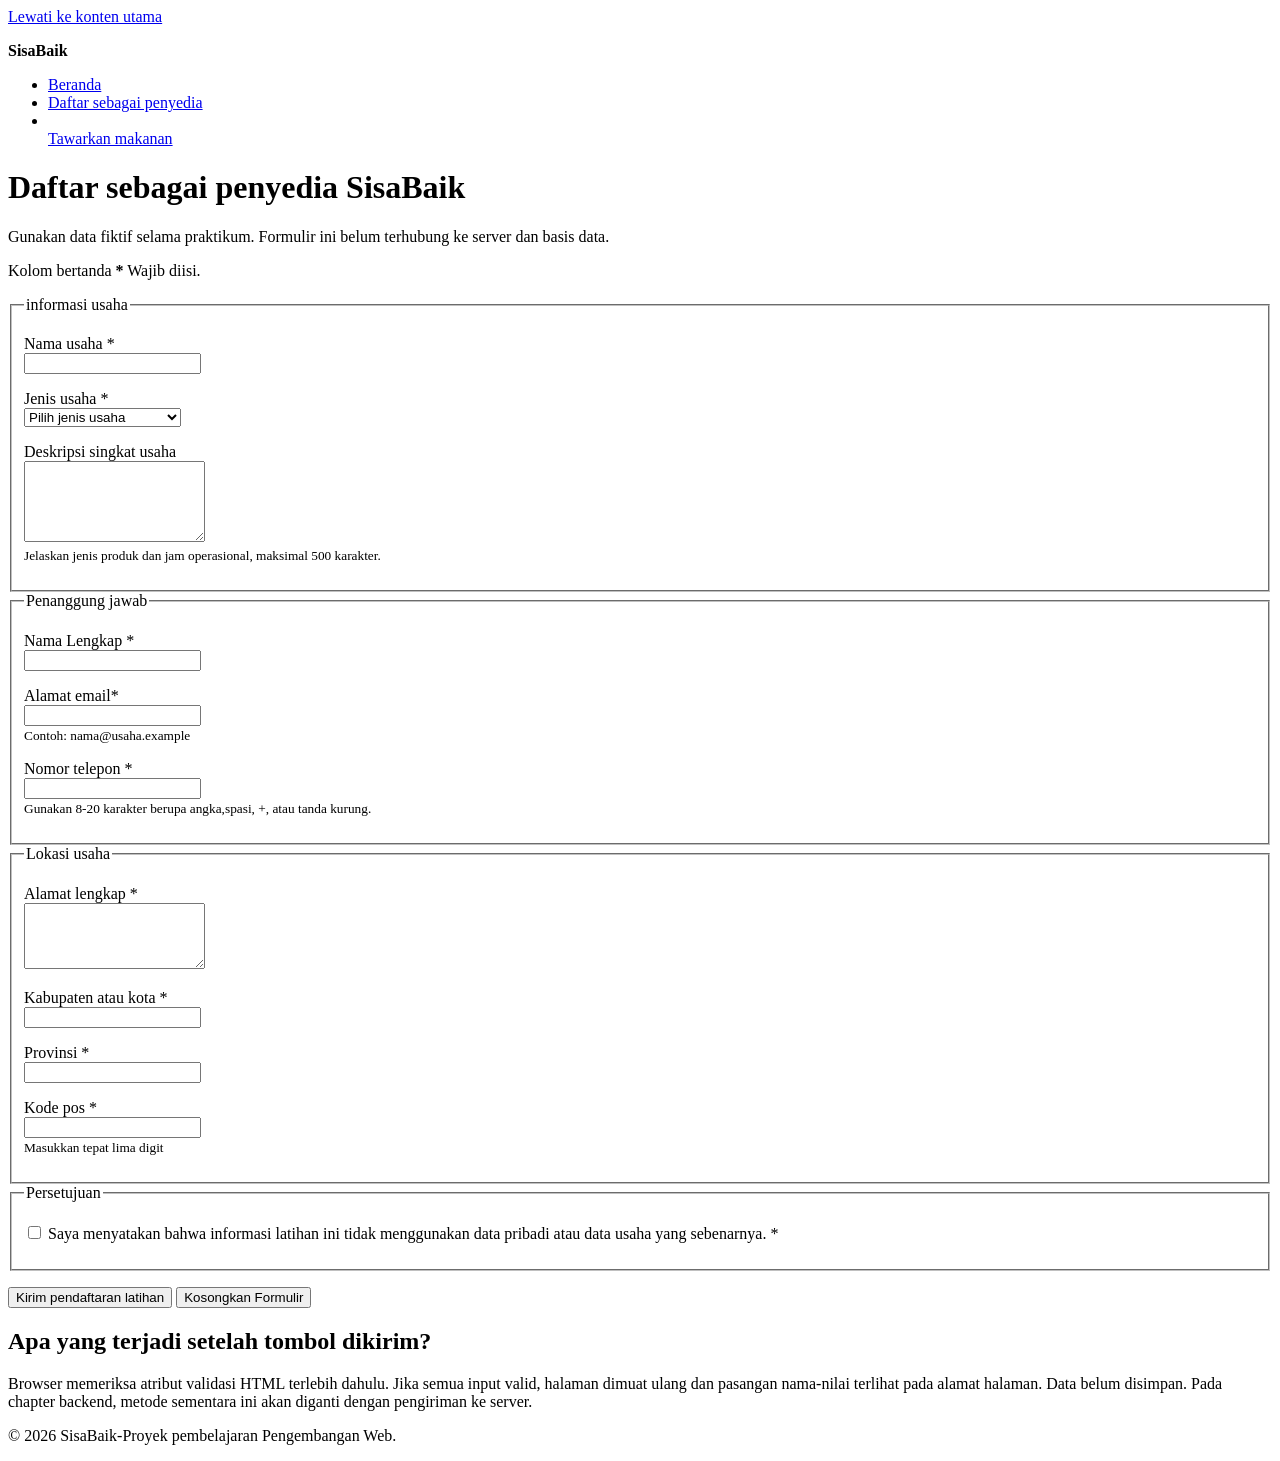
==== daftar-penyedia.html @ f49596e3 "feat: add accessible provider registration form" ====
<!doctype html>
<html lang="id">
    <head>
        <meta charset="utf-8">
        <meta name="viewport" content="width=device-width, initial-scale=1">
        <meta
        name="description"
        content="Formulir prototipe untuk mendaftarkan usaha sebagai penyedia makanan di SisaBaik."
        >
        <title>Daftar Penyedia │ SisaBaik</title>
    </head>
    <body>
        <a href="#konten-utama">Lewati ke konten utama</a>

        <header>
            <p><strong>SisaBaik</strong></p>
            <nav aria-label="Navigasi utama">
                <ul>
                    <li><a href="index.html">Beranda</a></li>
                    <li>
                        <a href="daftar-penyedia.html" aria-current="page">
                            Daftar sebagai penyedia
                        </a>
                        <li> 
                        </li><a href="tawarkan-makanan.html">Tawarkan makanan</a></li>
                </ul>
            </nav>
        </header>

        <main id="konten-utama" tabindex="-1">
            <h1>Daftar sebagai penyedia SisaBaik</h1>
            <p>
                Gunakan data fiktif selama praktikum. Formulir ini belum terhubung ke server dan basis data.
            </p>
            <p id="petunjuk-wajib">Kolom bertanda <strong>*</strong> Wajib diisi.</p>

            <form
            action="daftar-penyedia.html"
            method="get"
            aria-describedby="petunjuk-wajib"
            >
            <fieldset>
                <legend>informasi usaha</legend>
                
                <p>
                    <label for="nama-usaha">Nama usaha *</label><br>
                    <input
                    type="text"
                    id="nama-usaha"
                    name="nama_usaha"
                    autocomplete="organization"
                    minlength="3"
                    maxlength="100"
                    required
                    >
                </p>

                <p>
                    <label for="jenis-usaha">Jenis usaha *</label><br>
                    <select id="jenis-usaha" name="jenis_usaha"required>
                        <option value="">Pilih jenis usaha</option>
                        <option value="restoran">Restoran</option>
                        <option value="toko-roti">Toko roti</option>
                        <option value="katering">Katering</option>
                        <option value="ritel">Toko ritel</option>
                        <option value="hotel">Hotel atau penginapan</option>
                        <option value="lainnya">Lainnya</option>
                        </select>
                        </p>

                    <p>
                    <label for="deskripsi-usaha">Deskripsi singkat usaha</label><br>
                    <textarea
                    id="deskripsi-usaha"
                    name="deskripsi_usaha"
                    rows="5"
                    maxlength="500"
                    aria-describedby="bantuan-deskripsi"
                    ></textarea><br>
                    <small id="bantuan-deskripsi">
                        Jelaskan jenis produk dan jam operasional, maksimal 500 karakter.
                    </small>
                </p>
                </fieldset>

                <fieldset>
                    <legend>Penanggung jawab</legend>

                    <p>
                        <label for="nama-penanggung-jawab">Nama Lengkap *</label><br>
                        <input
                        type="text"
                        id="nama-penanggung-jawab"
                        name="nama_penanggung_jawab"
                        autocomplete="name"
                        minlength="3"
                        maxlength="100"
                        required
                        >
                    </p>
                    
                <p>
                <label for="email">Alamat email*</label><br>
                <input
                type="email"
                id="email"
                name="email"
                autocomplete="email"
                maxlength="254"
                aria-describedby="bantuan-email"
                required
                ><br>
                <small id="bantuan-email">Contoh: nama@usaha.example</small>
            </p>

            <p>
                <label for="telepon">Nomor telepon *</label><br>
                <input
                type="tel"
                id="telepon"
                name="telepon"
                autocomplete="tel"
                inputmode="tel"
                pattern="[0-9+()]{8,20}"
                aria-describedby="bantuan-telepon"
                required
                ><br>
                <small id="bantuan-telepon">
                Gunakan 8-20 karakter berupa angka,spasi, +, atau tanda kurung.
            </small>
        </p>
                </fieldset>

                <fieldset>
                    <legend>Lokasi usaha</legend>

                    <p>
                        <label for="alamat">Alamat lengkap *</label><br>
                        <textarea
                        id="alamat"
                        name="alamat"
                        rows="4"
                        autocomplete="street-address"
                        minlength="10"
                        maxlength="250"
                        required
                        ></textarea>
                    </p>

                    <p>
                        <label for="kota">Kabupaten atau kota *</label><br>
                        <input
                        type="text"
                        id="kota"
                        name="kota"
                        autocomplete="address-level2"
                        maxlength="100"
                        required
                        >
                    </p>

                    <p>
                        <label for="provinsi">Provinsi *</label><br>
                        <input
                        type="text"
                        id="provinsi"
                        name="provinsi"
                        autocomplete="address-level1"
                        maxlength="100"
                        required
                        >
                    </p>

                    <p>
                        <label for="kode-pos">Kode pos *</label><br>
                        <input
                        type="text"
                        id="kode-pos"
                        name="kode_pos"
                        autocomplete="postal-code"
                        inputmode="numeric"
                        pattern="[0-9]{5}"
                        aria-describedby="bantuan-kode-pos"
                        required
                        ><br>
                        <small id="bantuan-kode-pos">Masukkan tepat lima digit</small>
                    </p>
                </fieldset>

                <fieldset>
                    <legend>Persetujuan</legend>
                    <p>
                        <input
                        type="checkbox"
                        id="persetujuan"
                        name="persetujuan"
                        value="setuju"
                        required
                        >
                        <label for="persetujuan">
                            Saya menyatakan bahwa informasi latihan ini tidak menggunakan
                            data pribadi atau data usaha yang sebenarnya. *
                        </label>
                    </p>
                </fieldset>

                <p>
                    <button type="submit">Kirim pendaftaran latihan</button>
                    <button type="reset">Kosongkan Formulir</button>
                </p>
            </form>

            <section aria-labelledby="catatan-prototipe">
                <h2 id="catatan-prototipe">Apa yang terjadi setelah tombol dikirim?</h2>
                <p>
                    Browser memeriksa atribut validasi HTML terlebih dahulu. Jika semua
                    input valid, halaman dimuat ulang dan pasangan nama-nilai terlihat 
                    pada alamat halaman. Data belum disimpan. Pada chapter backend, 
                    metode sementara ini akan diganti dengan pengiriman ke server.
                </p>
            </section>
        </main>

           <footer>
            <p>&copy; 2026 SisaBaik-Proyek pembelajaran Pengembangan Web.</p>
           </footer>
    </body>
</html>
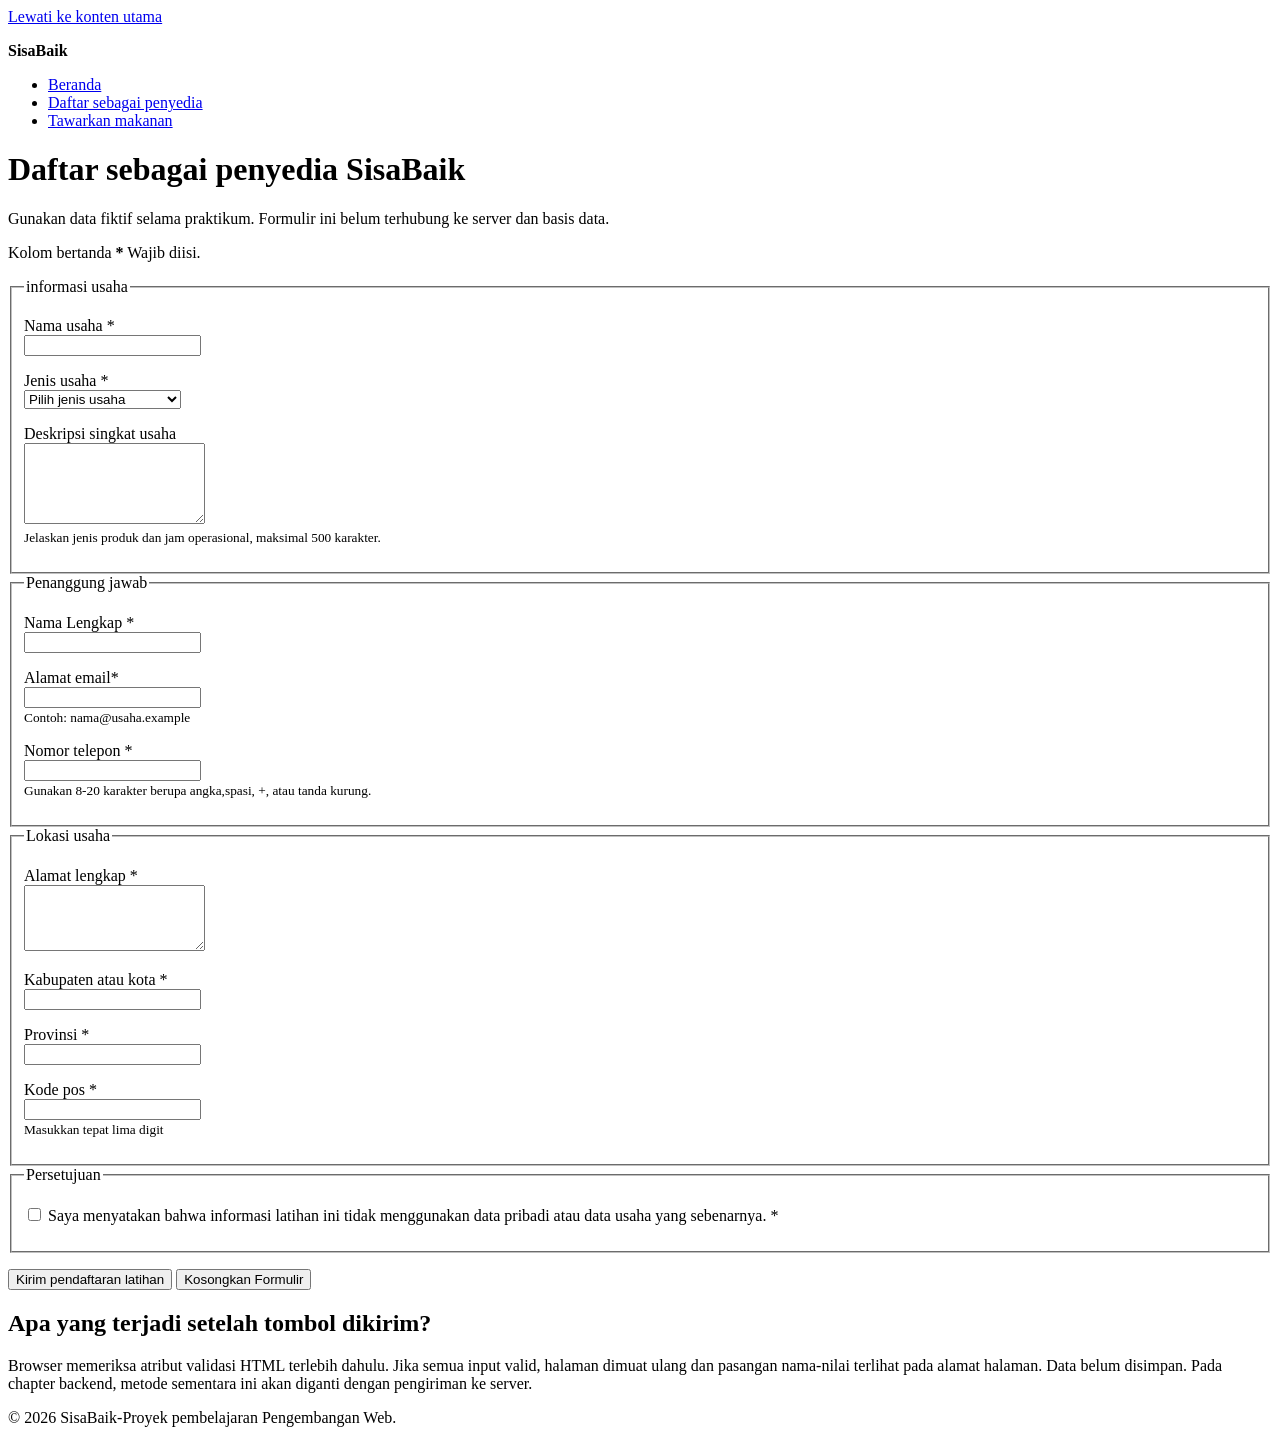
==== commit 29019ff1: "feat: add images asset and update page content" ====
--- a/daftar-penyedia.html
+++ b/daftar-penyedia.html
@@ -21,8 +21,7 @@
                         <a href="daftar-penyedia.html" aria-current="page">
                             Daftar sebagai penyedia
                         </a>
-                        <li> 
-                        </li><a href="tawarkan-makanan.html">Tawarkan makanan</a></li>
+                        <li><a href="tawarkan-makanan.html">Tawarkan makanan</a></li>
                 </ul>
             </nav>
         </header>
@@ -57,7 +56,7 @@
 
                 <p>
                     <label for="jenis-usaha">Jenis usaha *</label><br>
-                    <select id="jenis-usaha" name="jenis_usaha"required>
+                    <select id="jenis-usaha" name="jenis_usaha" required>
                         <option value="">Pilih jenis usaha</option>
                         <option value="restoran">Restoran</option>
                         <option value="toko-roti">Toko roti</option>
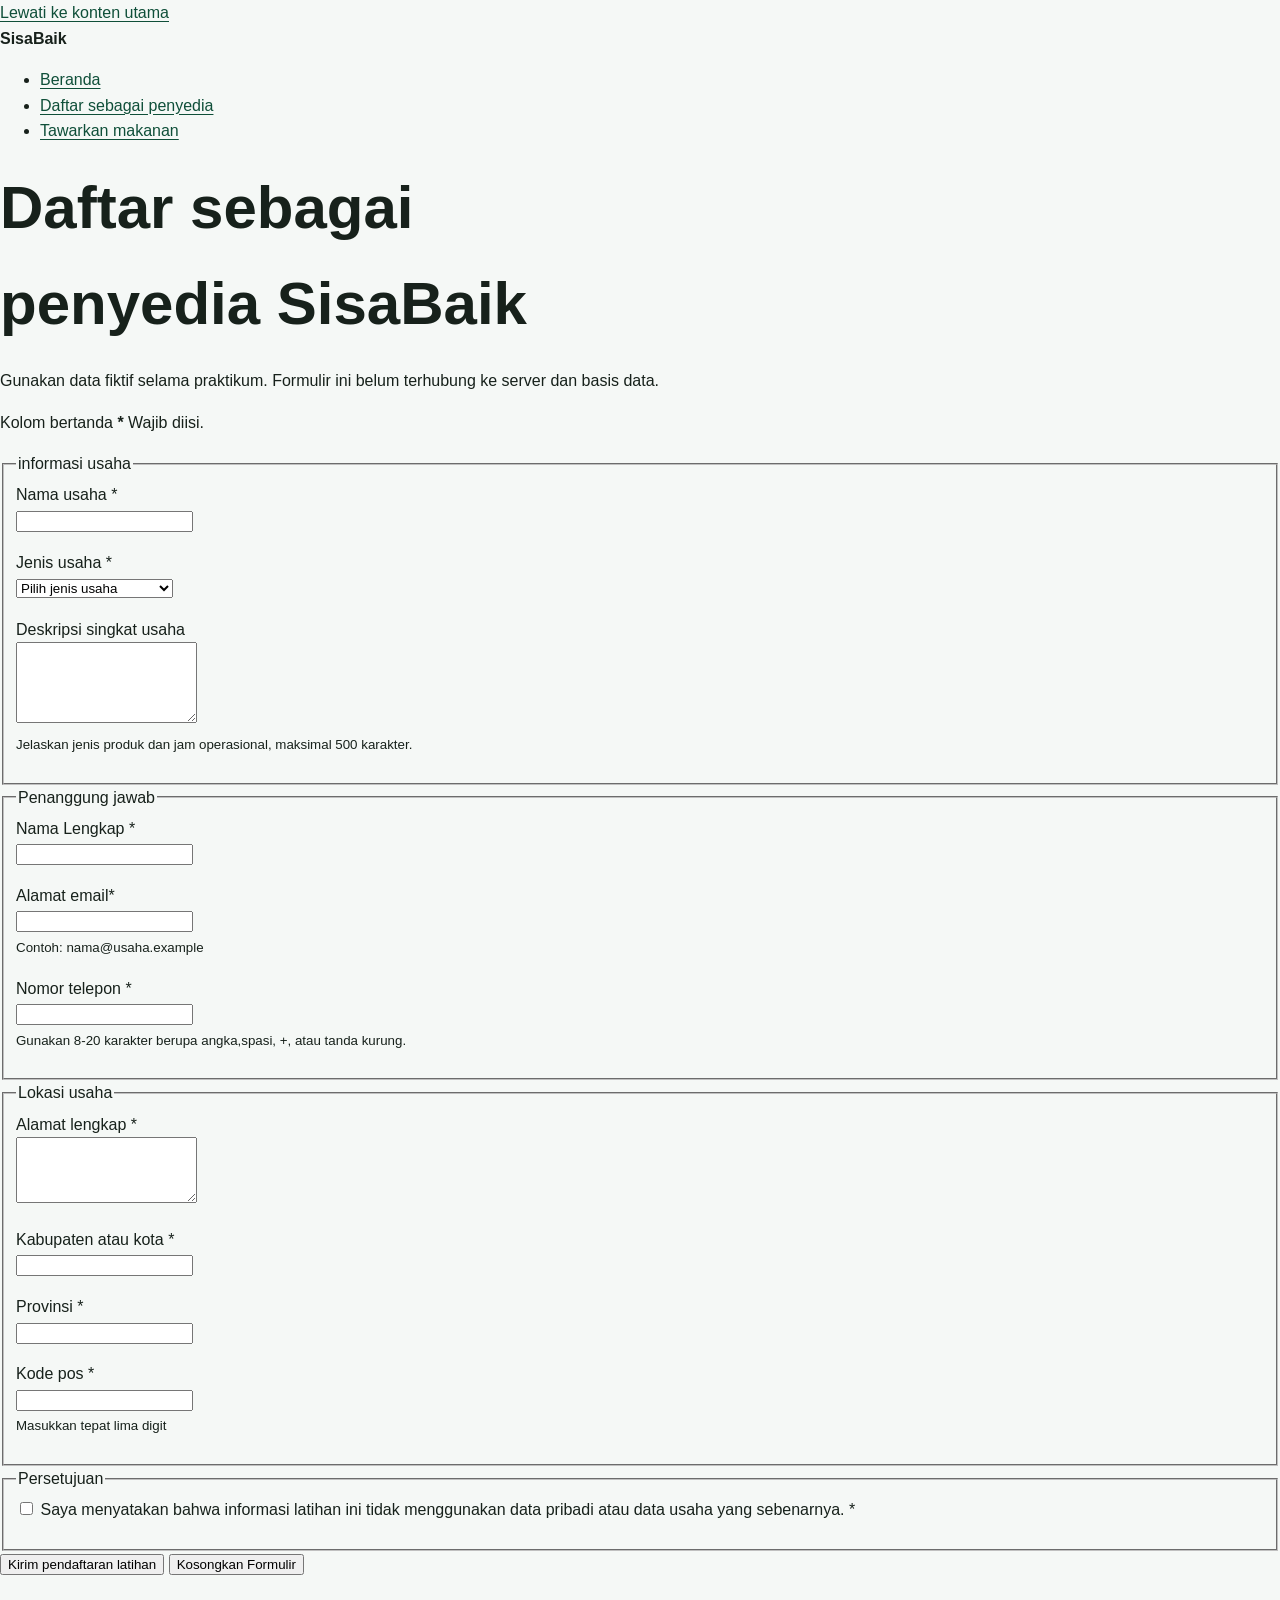
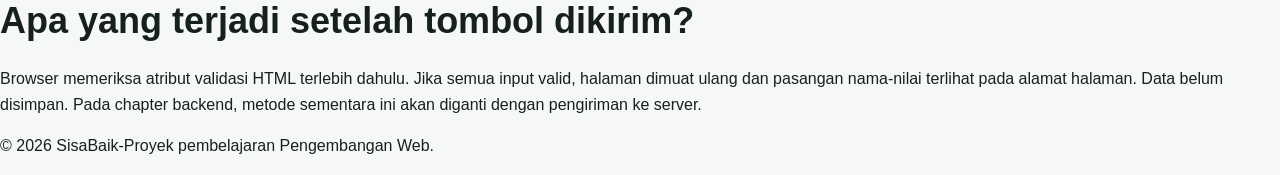
==== commit 1a840849: "feat: add responsive SisaBaik visual system" ====
--- a/daftar-penyedia.html
+++ b/daftar-penyedia.html
@@ -8,6 +8,7 @@
         content="Formulir prototipe untuk mendaftarkan usaha sebagai penyedia makanan di SisaBaik."
         >
         <title>Daftar Penyedia │ SisaBaik</title>
+        <link rel="stylesheet" href="styles.css">
     </head>
     <body>
         <a href="#konten-utama">Lewati ke konten utama</a>
--- a/styles.css
+++ b/styles.css
@@ -0,0 +1,511 @@
+:root{
+    --color-primary: #176b4d;
+    --color-primary-dark: #0f4f39;
+    --color-primary-soft: #e8f5ef;
+    --color-accent: #f2b84b;
+    --color-text: #17211b;
+    --color-muted: #52615a;
+    --color-surface: #ffffff;
+    --color-background: #f5f8f6;
+    --color-border: #cbd8d1;
+    --color-danger: #a52a2a;
+    --shadow-card: 0 0.5rem 1.5rem rgb(23 33 27 / 10%);
+    --radius-small: 0,5rem;
+    --radius-medium: 0.9rem;
+    --radius-large: 1.4rem;
+    --content-width: 72rem;
+
+}
+
+*,
+*::before,
+*::after{
+    box-sizing: border-box;
+}
+
+html{
+    scroll-behavior: smooth;
+}
+
+body {
+    margin: 0;
+    background: var(--color-background);
+    color: var(--color-text);
+    font-family: Arial, Helvetica, sans-serif;
+    font-size: 1rem;
+    line-height: 1.6;
+}
+
+h1,
+h2,
+h3,
+p{
+    margin-block-start: 0;
+}
+
+h1,
+h2,
+h3 {
+    line-height: 1,2;
+}
+
+h1{
+    max-width: 18ch;
+    margin-block-end: 1rem;
+    font-size: clamp(2rem, 7vw, 3.75rem);
+}
+
+h2{
+    margin-block-end: 1rem;
+    font-size: clamp(1.5rem, 4vw, 2.25rem);
+}
+
+h3{
+    margin-block-end: 0.6rem;
+    font-size: 1.2rem;
+}
+
+a{
+    color: var(--color-primary-dark);
+    text-underline-offset: 0.2em;
+}
+
+a:hover{
+   text-decoration-thickness: 0.18em; 
+}
+
+:focus-visible{
+    outline: 0.2rem solid var(--color-accent);
+    outline-offset: 0.2rem;
+}
+
+.skip-link{
+    position: absolute;
+    inset-block-start: 0.5rem;
+    inset-inline-start: 0.5rem;
+    z-index: 100;
+    padding: 0.7rem 1rem;
+    border-radius: var(--radius-small);
+    background: var(--color-text);
+    color: var(--color-surface);
+    transform: translateY(-180%);
+}
+
+.skip-link:focus {
+    transform: translateY(0);
+}
+
+.container{
+    width: min(100% - 2rem, var(--content-width));
+    margin-inline: auto;
+}
+
+.site-header {
+    background: var(--color-surface);
+    border-block-end: 0.0625rem solid var(--color-border);
+}
+
+.header-layout{
+    display: flex;
+    flex-direction: column;
+    gap: 0.75rem;
+    padding-block: 1rem;
+}
+
+.brand {
+    margin: 0;
+    color: var(--color-primary-dark);
+    font-size: 1.4rem;
+    font-weight: 700;
+}
+
+.nav-list {
+    display: flex;
+    flex-wrap: wrap;
+    gap: 0.5rem 1rem;
+    margin: 0;
+    padding: 0;
+    list-style: none;
+}
+
+.nav-list a {
+    display: inline-block;
+    padding-block: 0.35rem;
+    font-weight: 700;
+}
+
+.nav-list a[aria-current="page"] {
+    color: var(--color-primary);
+    text-decoration-thickness: 0.2em;
+}
+
+.hero {
+    padding-block: clamp(3rem, 10vw, 7rem);
+    background:
+        linear-gradient(135deg, rgb(232 245 239 / 95%), rgb(255 255 255 / 92%));
+}
+
+
+.hero-layout {
+    display: grid;
+    gap: 2rem;
+    align-items: center;
+}
+
+.eyebrow {
+    margin-block-end: 0.5rem;
+    color: var(--color-primary-dark);
+    font-weight: 700;
+    letter-spacing: 0.05em;
+    text-transform: uppercase;
+}
+
+.lead {
+    max-width: 62ch;
+    color: var(--color-muted);
+    font-size: 1.1rem;
+}
+
+.hero-panel {
+    padding: 1.5rem;
+    border: 0.0625rem solid var(--color-border);
+    border-radius: var(--radius-large);
+    background: var(--color-surface);
+    box-shadow: var(--shadow-card);
+}
+
+.hero-panel strong {
+    display: block;
+    color: var(--color-primary-dark);
+    font-size: 2rem;
+}
+
+.button-group,
+.form-actions {
+    display: flex;
+    flex-wrap: wrap;
+    gap: 0.75rem;
+    align-items: center;
+}
+
+.button {
+    display: inline-block;
+    padding: 0.75rem 1rem;
+    border: 0.125rem solid var(--color-primary);
+    border-radius: var(--radius-small);
+    background: var(--color-primary);
+    color: var(--color-surface);
+    font: inherit;
+    font-weight: 700;
+    line-height: 1.2;
+    text-decoration: none;
+    cursor: pointer;
+}
+
+.button:hover {
+    background: var(--color-primary-dark);
+    border-color: var(--color-primary-dark);
+}
+
+.button-secondary {
+    background: transparent;
+    color: var(--color-primary-dark);
+}
+
+.section {
+    padding-block: clamp(2.5rem, 7vw, 5rem);
+}
+
+.section-alt {
+    background: var(--color-surface);
+}
+
+.section-intro {
+    max-width: 65ch;
+    color: var(--color-muted);
+}
+
+.steps-grid,
+.benefit-grid,
+.offer-grid {
+    display: grid;
+    grid-template-columns: 1fr;
+    gap: 1rem;
+}
+
+.card {
+    padding: 1.25rem;
+    border: 0.0625rem solid var(--color-border);
+    border-radius: var(--radius-medium);
+    background: var(--color-surface);
+    box-shadow: var(--shadow-card);
+}
+
+.step-number {
+    display: inline-grid;
+    width: 2.25rem;
+    height: 2.25rem;
+    margin-block-end: 0.75rem;
+    place-items: center;
+    border-radius: 50%;
+    background: var(--color-primary-soft);
+    color: var(--color-primary-dark);
+    font-weight: 700;
+}
+
+.offer-card {
+    display: flex;
+    flex-direction: column;
+    overflow: hidden;
+    border: 0.0625rem solid var(--color-border);
+    border-radius: var(--radius-medium);
+    background: var(--color-surface);
+    box-shadow: var(--shadow-card);
+}
+
+.offer-card__visual {
+    min-height: 8rem;
+    background: linear-gradient(135deg, var(--color-primary), var(--color-primary-dark));
+}
+
+.offer-card__content {
+    display: flex;
+    flex: 1;
+    flex-direction: column;
+    padding: 1.25rem;
+}
+
+.offer-card__meta {
+    color: var(--color-muted);
+}
+
+.offer-card__price {
+    margin-block-start: auto;
+    font-size: 1.15rem;
+    }
+
+.badge {
+    display: inline-block;
+    width: fit-content;
+    margin-block-end: 0.75rem;
+    .section-alt {
+  background: var(--color-surface);
+}
+
+.section-intro {
+    max-width: 65ch;
+    color: var(--color-muted);
+}
+
+.steps-grid,
+.benefit-grid,
+.offer-grid {
+    display: grid;
+    grid-template-columns: 1fr;
+    gap: 1rem;
+}
+
+.card {
+    padding: 1.25rem;
+    border: 0.0625rem solid var(--color-border);
+    border-radius: var(--radius-medium);
+    background: var(--color-surface);
+    box-shadow: var(--shadow-card);
+}
+
+.step-number {
+    display: inline-grid;
+    width: 2.25rem;
+    height: 2.25rem;
+    margin-block-end: 0.75rem;
+    place-items: center;
+    border-radius: 50%;
+    background: var(--color-primary-soft);
+    color: var(--color-primary-dark);
+    font-weight: 700;
+    
+}
+
+.offer-card {
+    display: flex;
+    flex-direction: column;
+    overflow: hidden;
+    border: 0.0625rem solid var(--color-border);
+    border-radius: var(--radius-medium);
+    background: var(--color-surface);
+    box-shadow: var(--shadow-card);
+}
+
+.offer-card__visual {
+    min-height: 8rem;
+    background: linear-gradient(135deg, var(--color-primary), var(--color-primary-dark));
+}
+
+.offer-card__content {
+    display: flex;
+    flex: 1;
+    flex-direction: column;
+    padding: 1.25rem;
+}
+
+.offer-card__meta {
+     color: var(--color-muted);
+}
+
+.offer-card__price {
+    margin-block-start: auto;
+    font-size: 1.15rem;
+}
+
+.badge {
+    display: inline-block;
+    width: fit-content;
+    margin-block-end: 0.75rem;
+    padding: 0.25rem 0.6rem;
+    border-radius: 999px;
+    background: var(--color-primary-soft);
+    color: var(--color-primary-dark);
+    font-size: 0.85rem;
+    font-weight: 700;
+}
+
+.notice {
+    padding: 1rem;
+    border-inline-start: 0.3rem solid var(--color-primary);
+    border-radius: var(--radius-small);
+    background: var(--color-primary-soft);
+}
+
+.page-heading {
+    padding-block: clamp(2.5rem, 7vw, 5rem) 2rem;
+}
+
+.form-card {
+    max-width: 56rem;
+    margin-block-end: 3rem;
+    padding: clamp(1rem, 4vw, 2rem);
+    border: 0.0625rem solid var(--color-border);
+    border-radius: var(--radius-large);
+    background: var(--color-surface);
+    box-shadow: var(--shadow-card);
+    }
+
+.form-section {
+    margin: 0 0 1.5rem;
+    padding: 1.25rem;
+    border: 0.0625rem solid var(--color-border);
+    border-radius: var(--radius-medium);
+}
+
+
+
+.form-section legend {
+    padding-inline: 0.4rem;
+    color: var(--color-primary-dark);
+    font-size: 1.1rem;
+    font-weight: 700;
+}
+
+label {
+    display: inline-block;
+    margin-block-end: 0.35rem;
+    font-weight: 700;
+}
+
+input,
+select,
+textarea {
+    width: 100%;
+    padding: 0.7rem 0.75rem;
+    border: 0.0625rem solid #809087;
+    border-radius: var(--radius-small);
+    background: var(--color-surface);
+    color: var(--color-text);
+    font: inherit;
+}
+
+textarea {
+     resize: vertical;
+}
+
+input:focus,
+select:focus,
+textarea:focus {
+    border-color: var(--color-primary-dark);
+}
+
+input[type="checkbox"],
+
+
+
+
+input[type="radio"] {
+    width: 1.1rem;
+    height: 1.1rem;
+    margin: 0.2rem 0 0;
+    accent-color: var(--color-primary);
+}
+
+.required-note {
+    color: var(--color-muted);
+}
+
+.site-footer {
+    padding-block: 2rem;
+    background: var(--color-primary-dark);
+    color: var(--color-surface);
+}
+
+.site-footer a {
+    color: var(--color-surface);
+}
+
+.footer-layout {
+    display: flex;
+    flex-direction: column;
+    gap: 0.5rem;
+}
+
+.footer-layout p,
+.footer-layout address {
+    margin: 0;
+}
+
+@media (min-width: 48rem) {
+  .header-layout {
+        flex-direction: row;
+        justify-content: space-between;
+        align-items: center;
+  }
+
+  .hero-layout {
+        grid-template-columns: minmax(0, 1.5fr) minmax(15rem, 0.7fr);
+  }
+
+  .steps-grid,
+  .benefit-grid {
+        grid-template-columns: repeat(3, minmax(0, 1fr));
+  }
+
+  .offer-grid {
+        grid-template-columns: repeat(2, minmax(0, 1fr));
+  }
+
+  .footer-layout {
+        flex-direction: row;
+        justify-content: space-between;
+        align-items: center;
+  }
+}
+
+@media (min-width: 68rem) {
+  .offer-grid {
+        grid-template-columns: repeat(3, minmax(0, 1fr));
+  }
+}
+
+@media (prefers-reduced-motion: reduce) {
+  html {
+        scroll-behavior: auto;
+  }
+}
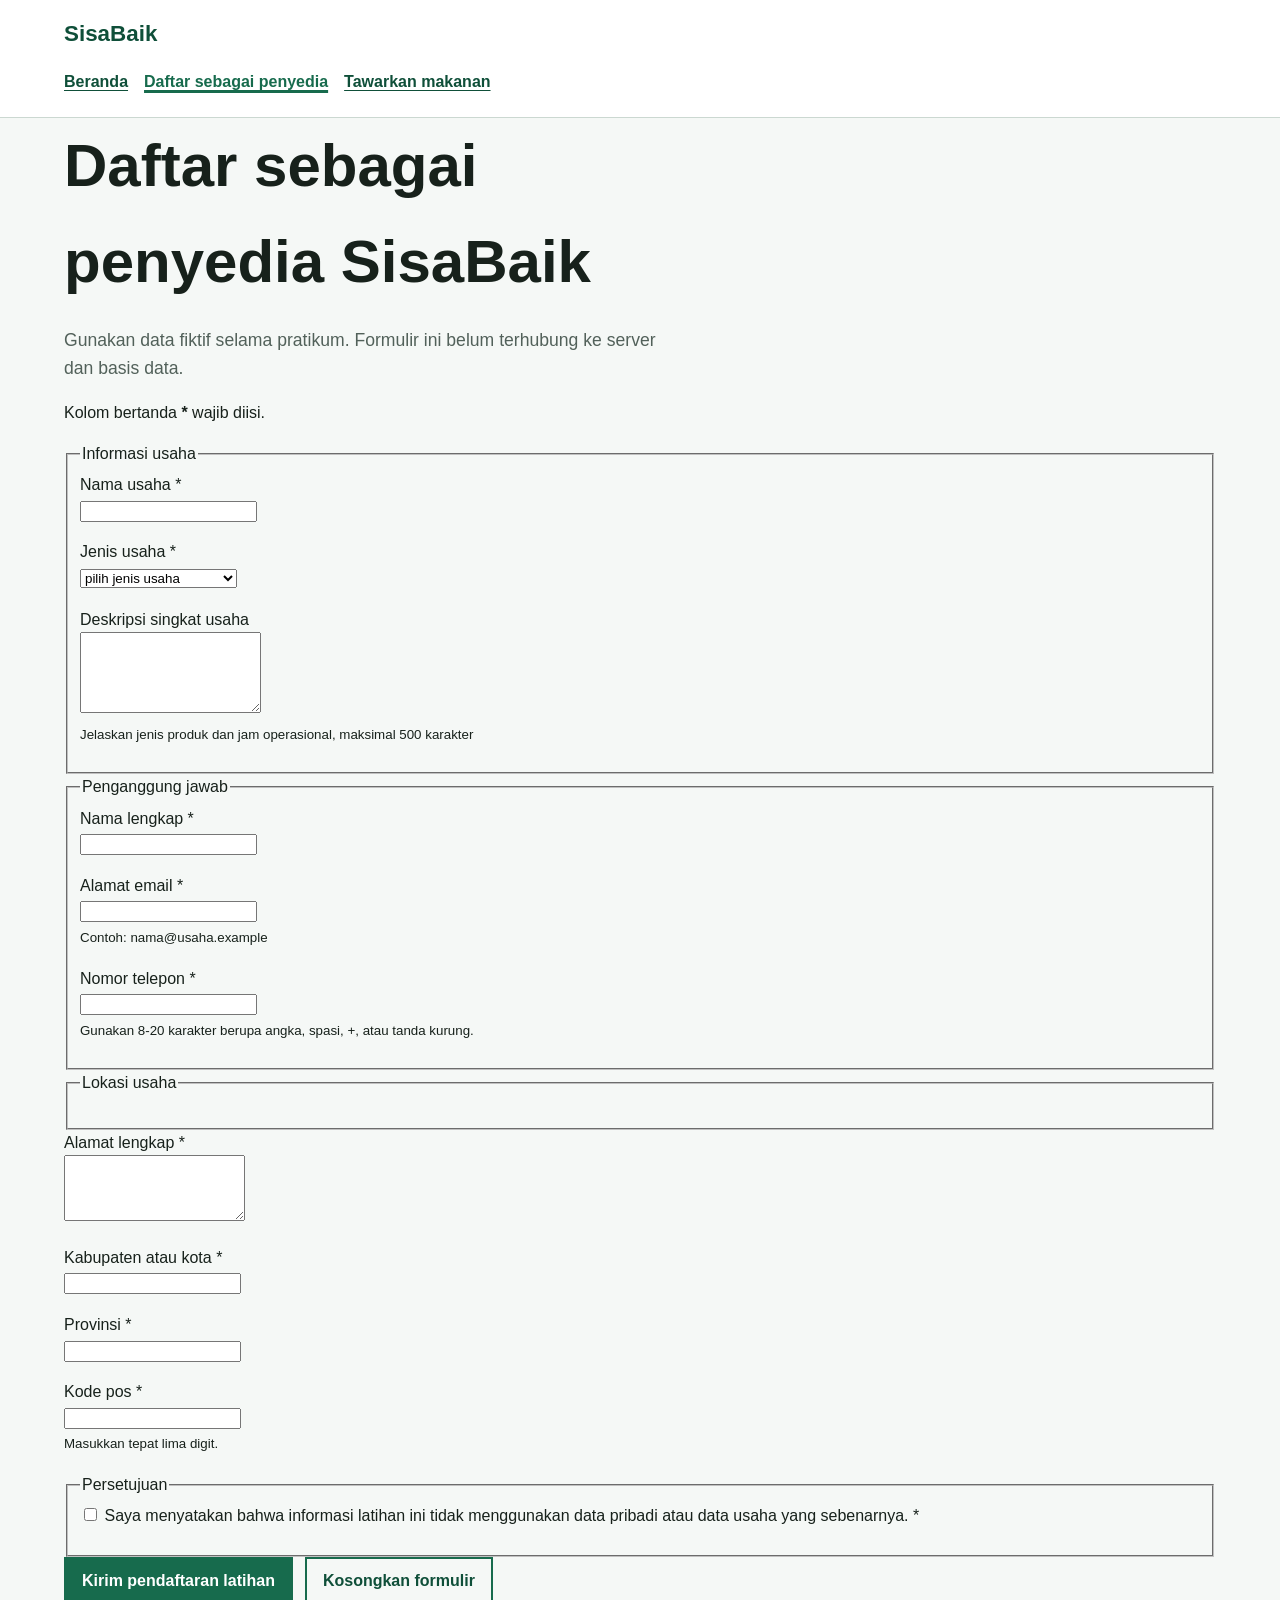
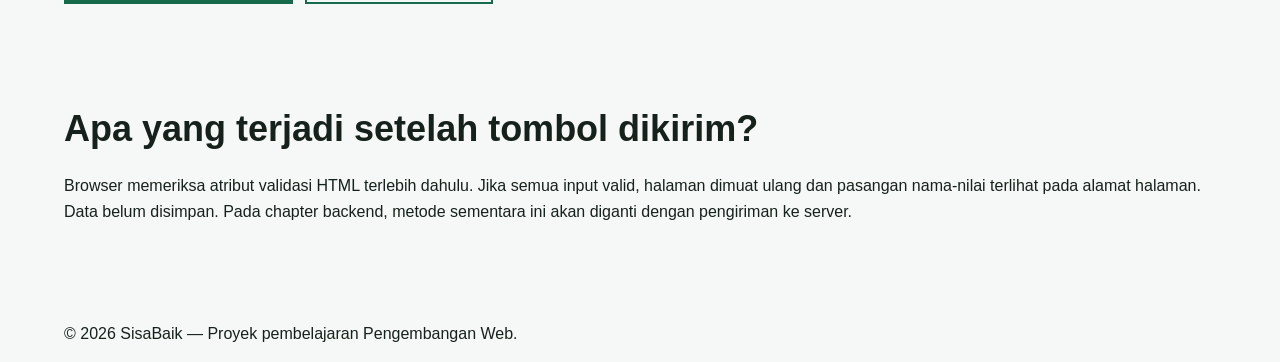
==== commit 0c36151a: "style: apply responsive layout to SisaBaik pages" ====
--- a/daftar-penyedia.html
+++ b/daftar-penyedia.html
@@ -1,228 +1,230 @@
 <!doctype html>
 <html lang="id">
     <head>
-        <meta charset="utf-8">
+        <meta charset=" utf-8">
         <meta name="viewport" content="width=device-width, initial-scale=1">
         <meta
         name="description"
-        content="Formulir prototipe untuk mendaftarkan usaha sebagai penyedia makanan di SisaBaik."
-        >
-        <title>Daftar Penyedia │ SisaBaik</title>
+        content="Formulir prototipe untuk mendaftarkan usaha sebagai penyedia makanan di SisaBaik"
+        >
+        <title>Daftar Penyedia | SisaBaik</title>
         <link rel="stylesheet" href="styles.css">
     </head>
     <body>
-        <a href="#konten-utama">Lewati ke konten utama</a>
-
-        <header>
-            <p><strong>SisaBaik</strong></p>
+        <a class="skip-link" href="#konten-utama">Lewati ke konten utama</a>
+
+        <header class="site-header">
+            <div class="container header-layout">
+            <p class="brand">SisaBaik</p>
             <nav aria-label="Navigasi utama">
-                <ul>
+                <ul class="nav-list">
                     <li><a href="index.html">Beranda</a></li>
                     <li>
-                        <a href="daftar-penyedia.html" aria-current="page">
+                        <a href="daftar-penyedia.html" aria-current="page"> 
                             Daftar sebagai penyedia
-                        </a>
-                        <li><a href="tawarkan-makanan.html">Tawarkan makanan</a></li>
+                            </a>
+                            </li>
+                            <li><a href="tawarkan-makanan.html">Tawarkan makanan</a></li>
                 </ul>
             </nav>
-        </header>
-
-        <main id="konten-utama" tabindex="-1">
-            <h1>Daftar sebagai penyedia SisaBaik</h1>
-            <p>
-                Gunakan data fiktif selama praktikum. Formulir ini belum terhubung ke server dan basis data.
+            </div>
+</header>
+
+<main class="container" id="konten-utama" tabindex="-1">
+    <div class="page-heading">
+        <h1>Daftar sebagai penyedia SisaBaik</h1>
+        <p class="lead">
+            Gunakan data fiktif selama pratikum. Formulir ini belum terhubung ke server dan basis data. 
             </p>
-            <p id="petunjuk-wajib">Kolom bertanda <strong>*</strong> Wajib diisi.</p>
-
-            <form
-            action="daftar-penyedia.html"
-            method="get"
-            aria-describedby="petunjuk-wajib"
+            <p class="required-note" id="petunjuk-wajib">Kolom bertanda <strong>*</strong> wajib diisi.</p>
+    </div>
+
+    <form
+    class="form-card"
+    action="daftar-penyedia.html"
+    method="get"
+    aria-describedby="petunjuk-wajib"
+    >
+    <fieldset class="form-section">
+        <legend>Informasi usaha</legend>
+
+    <p>
+        <label for="nama-usaha">Nama usaha *</label><br>
+        <input
+        type="text"
+        id="nama-usaha"
+        name="nama_usaha"
+        autocomplete="organization"
+        minlength="3"
+        maxlength="100"
+        required
+        >
+    </p>
+
+    <p>
+        <label for="jenis-usaha">Jenis usaha *</label><br>
+        <select id="jenis-usaha" name="jenis_usaha" required>
+            <option value="">pilih jenis usaha</option>
+            <option value="restoran">Restoran</option>
+            <option value="toko-roti">Toko roti</option>
+            <option value="katering">Katering</option>
+            <option value="ritel">Toko ritel</option>
+            <option value="hotel">Hotel atau penginapan</option>
+            <option value="lainnya">Lainnya</option>
+        </select>
+    </p>
+
+    <p>
+        <label for="deskripsi-usaha"">Deskripsi singkat usaha</label><br>
+        <textarea
+        id="deskripsi-usaha"
+        name="deskripsi_usaha" 
+        rows="5" 
+        maxlength="500"
+        aria-describedby="bantuan-deskripsi"
+        ></textarea><br>
+        <small id="bantuan-deskripsi">
+            Jelaskan jenis produk dan jam operasional, maksimal 500 karakter
+        </small>
+    </p>
+    </fieldset>
+
+    <fieldset class="form-section">
+        <legend>Penganggung jawab</legend>
+
+        <p>
+            <label for="nama-penanggung-jawab">Nama lengkap *</label><br>
+            <input
+            type="text"
+            id="nama-penanggung-jawab"
+            name="nama_penanggung_jawab" 
+            autocomplete="name" 
+            minlength="3"
+            maxlength="100" 
+            required 
             >
-            <fieldset>
-                <legend>informasi usaha</legend>
-                
-                <p>
-                    <label for="nama-usaha">Nama usaha *</label><br>
-                    <input
-                    type="text"
-                    id="nama-usaha"
-                    name="nama_usaha"
-                    autocomplete="organization"
-                    minlength="3"
-                    maxlength="100"
-                    required
-                    >
-                </p>
-
-                <p>
-                    <label for="jenis-usaha">Jenis usaha *</label><br>
-                    <select id="jenis-usaha" name="jenis_usaha" required>
-                        <option value="">Pilih jenis usaha</option>
-                        <option value="restoran">Restoran</option>
-                        <option value="toko-roti">Toko roti</option>
-                        <option value="katering">Katering</option>
-                        <option value="ritel">Toko ritel</option>
-                        <option value="hotel">Hotel atau penginapan</option>
-                        <option value="lainnya">Lainnya</option>
-                        </select>
-                        </p>
-
-                    <p>
-                    <label for="deskripsi-usaha">Deskripsi singkat usaha</label><br>
-                    <textarea
-                    id="deskripsi-usaha"
-                    name="deskripsi_usaha"
-                    rows="5"
-                    maxlength="500"
-                    aria-describedby="bantuan-deskripsi"
-                    ></textarea><br>
-                    <small id="bantuan-deskripsi">
-                        Jelaskan jenis produk dan jam operasional, maksimal 500 karakter.
-                    </small>
-                </p>
-                </fieldset>
-
-                <fieldset>
-                    <legend>Penanggung jawab</legend>
-
-                    <p>
-                        <label for="nama-penanggung-jawab">Nama Lengkap *</label><br>
-                        <input
-                        type="text"
-                        id="nama-penanggung-jawab"
-                        name="nama_penanggung_jawab"
-                        autocomplete="name"
-                        minlength="3"
-                        maxlength="100"
-                        required
-                        >
-                    </p>
-                    
-                <p>
-                <label for="email">Alamat email*</label><br>
-                <input
-                type="email"
-                id="email"
-                name="email"
-                autocomplete="email"
-                maxlength="254"
-                aria-describedby="bantuan-email"
-                required
-                ><br>
-                <small id="bantuan-email">Contoh: nama@usaha.example</small>
-            </p>
-
-            <p>
-                <label for="telepon">Nomor telepon *</label><br>
-                <input
-                type="tel"
-                id="telepon"
-                name="telepon"
-                autocomplete="tel"
-                inputmode="tel"
-                pattern="[0-9+()]{8,20}"
-                aria-describedby="bantuan-telepon"
-                required
-                ><br>
-                <small id="bantuan-telepon">
-                Gunakan 8-20 karakter berupa angka,spasi, +, atau tanda kurung.
+        </p>
+
+        <p>
+            <label for="email">Alamat email *</label><br>
+            <input 
+            type="email" 
+            id="email" 
+            name="email"
+            autocomplete="email"
+            maxlength="254"
+            aria-describedby="bantuan-email" 
+            required
+            ><br>
+            <small id="bantuan-email">Contoh: nama@usaha.example</small>
+        </p>
+        
+        <p>
+            <label for="telepon">Nomor telepon *</label><br>
+            <input 
+            type="tel" 
+            id="telepon"
+            name="telepon" 
+            autocomplete="tel" 
+            inputmode="tel" 
+            pattern="[0-9+() ]{8,20}"
+            aria-describedby="bantuan-telepon" 
+            required
+            ><br>
+            <small id="bantuan-telepon">
+                Gunakan 8-20 karakter berupa angka, spasi, +, atau tanda kurung.
             </small>
         </p>
-                </fieldset>
-
-                <fieldset>
-                    <legend>Lokasi usaha</legend>
-
-                    <p>
-                        <label for="alamat">Alamat lengkap *</label><br>
-                        <textarea
-                        id="alamat"
-                        name="alamat"
-                        rows="4"
-                        autocomplete="street-address"
-                        minlength="10"
-                        maxlength="250"
-                        required
-                        ></textarea>
-                    </p>
-
-                    <p>
-                        <label for="kota">Kabupaten atau kota *</label><br>
-                        <input
-                        type="text"
-                        id="kota"
-                        name="kota"
-                        autocomplete="address-level2"
-                        maxlength="100"
-                        required
-                        >
-                    </p>
-
-                    <p>
-                        <label for="provinsi">Provinsi *</label><br>
-                        <input
-                        type="text"
-                        id="provinsi"
-                        name="provinsi"
-                        autocomplete="address-level1"
-                        maxlength="100"
-                        required
-                        >
-                    </p>
-
-                    <p>
-                        <label for="kode-pos">Kode pos *</label><br>
-                        <input
-                        type="text"
-                        id="kode-pos"
-                        name="kode_pos"
-                        autocomplete="postal-code"
-                        inputmode="numeric"
-                        pattern="[0-9]{5}"
-                        aria-describedby="bantuan-kode-pos"
-                        required
-                        ><br>
-                        <small id="bantuan-kode-pos">Masukkan tepat lima digit</small>
-                    </p>
-                </fieldset>
-
-                <fieldset>
-                    <legend>Persetujuan</legend>
-                    <p>
-                        <input
-                        type="checkbox"
-                        id="persetujuan"
-                        name="persetujuan"
-                        value="setuju"
-                        required
-                        >
-                        <label for="persetujuan">
-                            Saya menyatakan bahwa informasi latihan ini tidak menggunakan
-                            data pribadi atau data usaha yang sebenarnya. *
-                        </label>
-                    </p>
-                </fieldset>
-
-                <p>
-                    <button type="submit">Kirim pendaftaran latihan</button>
-                    <button type="reset">Kosongkan Formulir</button>
-                </p>
-            </form>
-
-            <section aria-labelledby="catatan-prototipe">
-                <h2 id="catatan-prototipe">Apa yang terjadi setelah tombol dikirim?</h2>
-                <p>
-                    Browser memeriksa atribut validasi HTML terlebih dahulu. Jika semua
-                    input valid, halaman dimuat ulang dan pasangan nama-nilai terlihat 
-                    pada alamat halaman. Data belum disimpan. Pada chapter backend, 
-                    metode sementara ini akan diganti dengan pengiriman ke server.
-                </p>
-            </section>
-        </main>
-
-           <footer>
-            <p>&copy; 2026 SisaBaik-Proyek pembelajaran Pengembangan Web.</p>
-           </footer>
-    </body>
+    </fieldset>
+    <fieldset class="form-section">
+        <legend>Lokasi usaha</legend>
+        <p>    
+        </fieldset>
+        <label for="alamat">Alamat lengkap *</label><br>
+        <textarea 
+        id="alamat" 
+        name="alamat" 
+        rows="4"
+        autocomplete="street-address" 
+        minlength="10" 
+        maxlength="250"
+        required
+        ></textarea>
+    </p>
+    <p>
+        <label for="kota">Kabupaten atau kota *</label><br>
+        <input 
+        type="text" 
+        id="kota" 
+        name="kota"
+        autocomplete="address-level2" 
+        maxlength="100"
+        required
+        >
+    </p>
+    
+    <p>
+        <label for="provinsi">Provinsi *</label><br>
+        <input 
+        type="text" 
+        id="provinsi" 
+        name="provinsi"
+        autocomplete="address-level1" 
+        maxlength="100"
+        required
+        >
+    </p>
+
+    <p>
+        <label for="kode-pos">Kode pos *</label><br>
+        <input 
+        type="text" 
+        id="kode-pos"
+        name="kode_pos" 
+        autocomplete="postal-code" 
+        inputmode="numeric" 
+        pattern="[0-9]{5}"
+        aria-describedby="bantuan-kode-pos" 
+        required
+        ><br>
+        <small id="bantuan-kode-pos">Masukkan tepat lima digit.</small>
+    </p>
+</fieldset>
+
+<fieldset class="form-section">
+    <legend>Persetujuan</legend>
+    <p>
+        <input 
+        type="checkbox" 
+        id="persetujuan" 
+        name="persetujuan" 
+        value="setuju" 
+        required
+        >
+        <label for="persetujuan">
+            Saya menyatakan bahwa informasi latihan ini tidak menggunakan data pribadi atau data usaha yang sebenarnya. *
+        </label>
+    </p>
+</fieldset>
+
+<p class="form-actions">
+    <button class="button" type="submit">Kirim pendaftaran latihan</button>
+    <button class="button button-secondary" type="reset">Kosongkan formulir</button>
+</p>
+</form>
+
+<section class="section" aria-labelledby="catatan-prototipe">
+    <h2 id="catatan-prototipe">Apa yang terjadi setelah tombol dikirim?</h2>
+    <p>
+        Browser memeriksa atribut validasi HTML terlebih dahulu. Jika semua input valid, halaman dimuat ulang dan pasangan nama-nilai terlihat pada alamat halaman. Data belum disimpan. Pada chapter backend, metode sementara ini akan diganti dengan pengiriman ke server.
+    </p>
+</section>
+</main>
+
+<footer class="site-footer">
+    <div class="container footer-layout">
+        <p>&copy; 2026 SisaBaik — Proyek pembelajaran Pengembangan Web.</p>
+    </div>
+</footer>
+</body>
 </html>
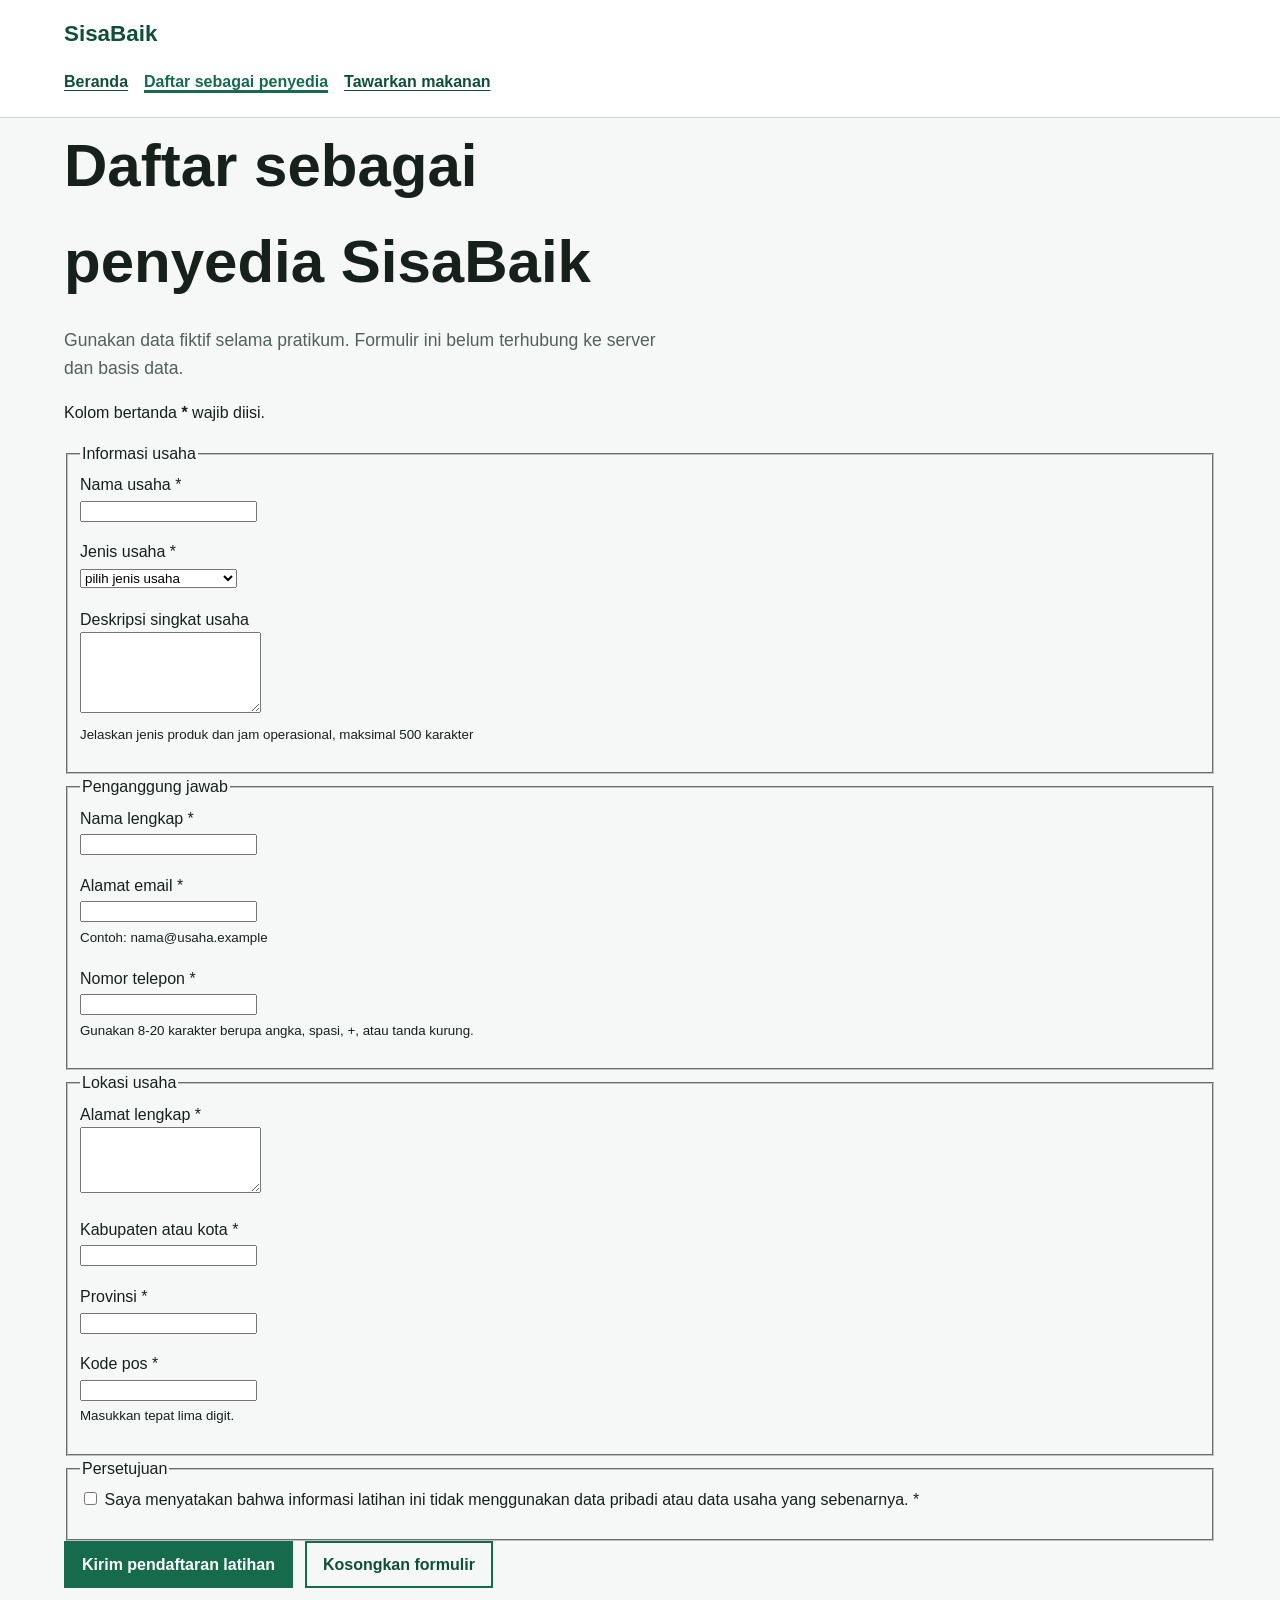
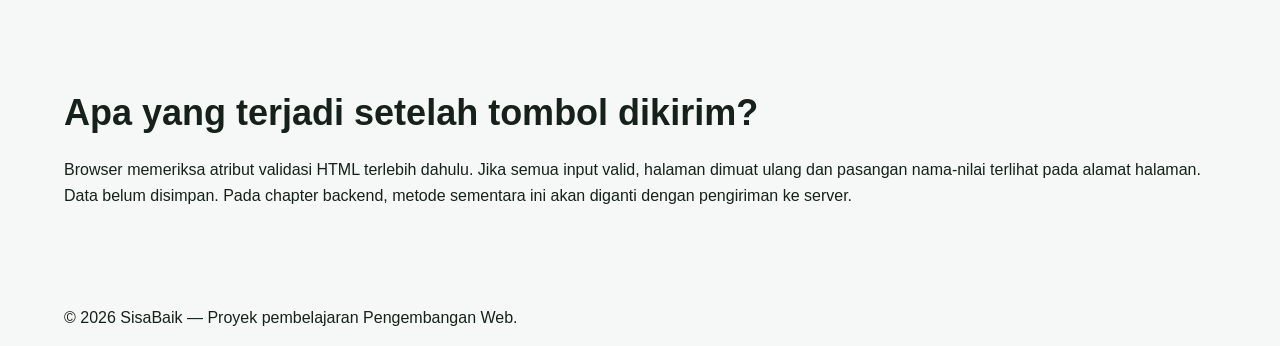
==== commit 9e2b4663: "style: apply responsive layout to SisaBaik pages" ====
--- a/daftar-penyedia.html
+++ b/daftar-penyedia.html
@@ -1,7 +1,7 @@
 <!doctype html>
 <html lang="id">
     <head>
-        <meta charset=" utf-8">
+        <meta charset="utf-8">
         <meta name="viewport" content="width=device-width, initial-scale=1">
         <meta
         name="description"
@@ -75,7 +75,7 @@
     </p>
 
     <p>
-        <label for="deskripsi-usaha"">Deskripsi singkat usaha</label><br>
+        <label for="deskripsi-usaha"> Deskripsi singkat usaha</label><br>
         <textarea
         id="deskripsi-usaha"
         name="deskripsi_usaha" 
@@ -139,7 +139,6 @@
     <fieldset class="form-section">
         <legend>Lokasi usaha</legend>
         <p>    
-        </fieldset>
         <label for="alamat">Alamat lengkap *</label><br>
         <textarea 
         id="alamat" 
@@ -150,7 +149,8 @@
         maxlength="250"
         required
         ></textarea>
-    </p>
+        </p>
+
     <p>
         <label for="kota">Kabupaten atau kota *</label><br>
         <input 
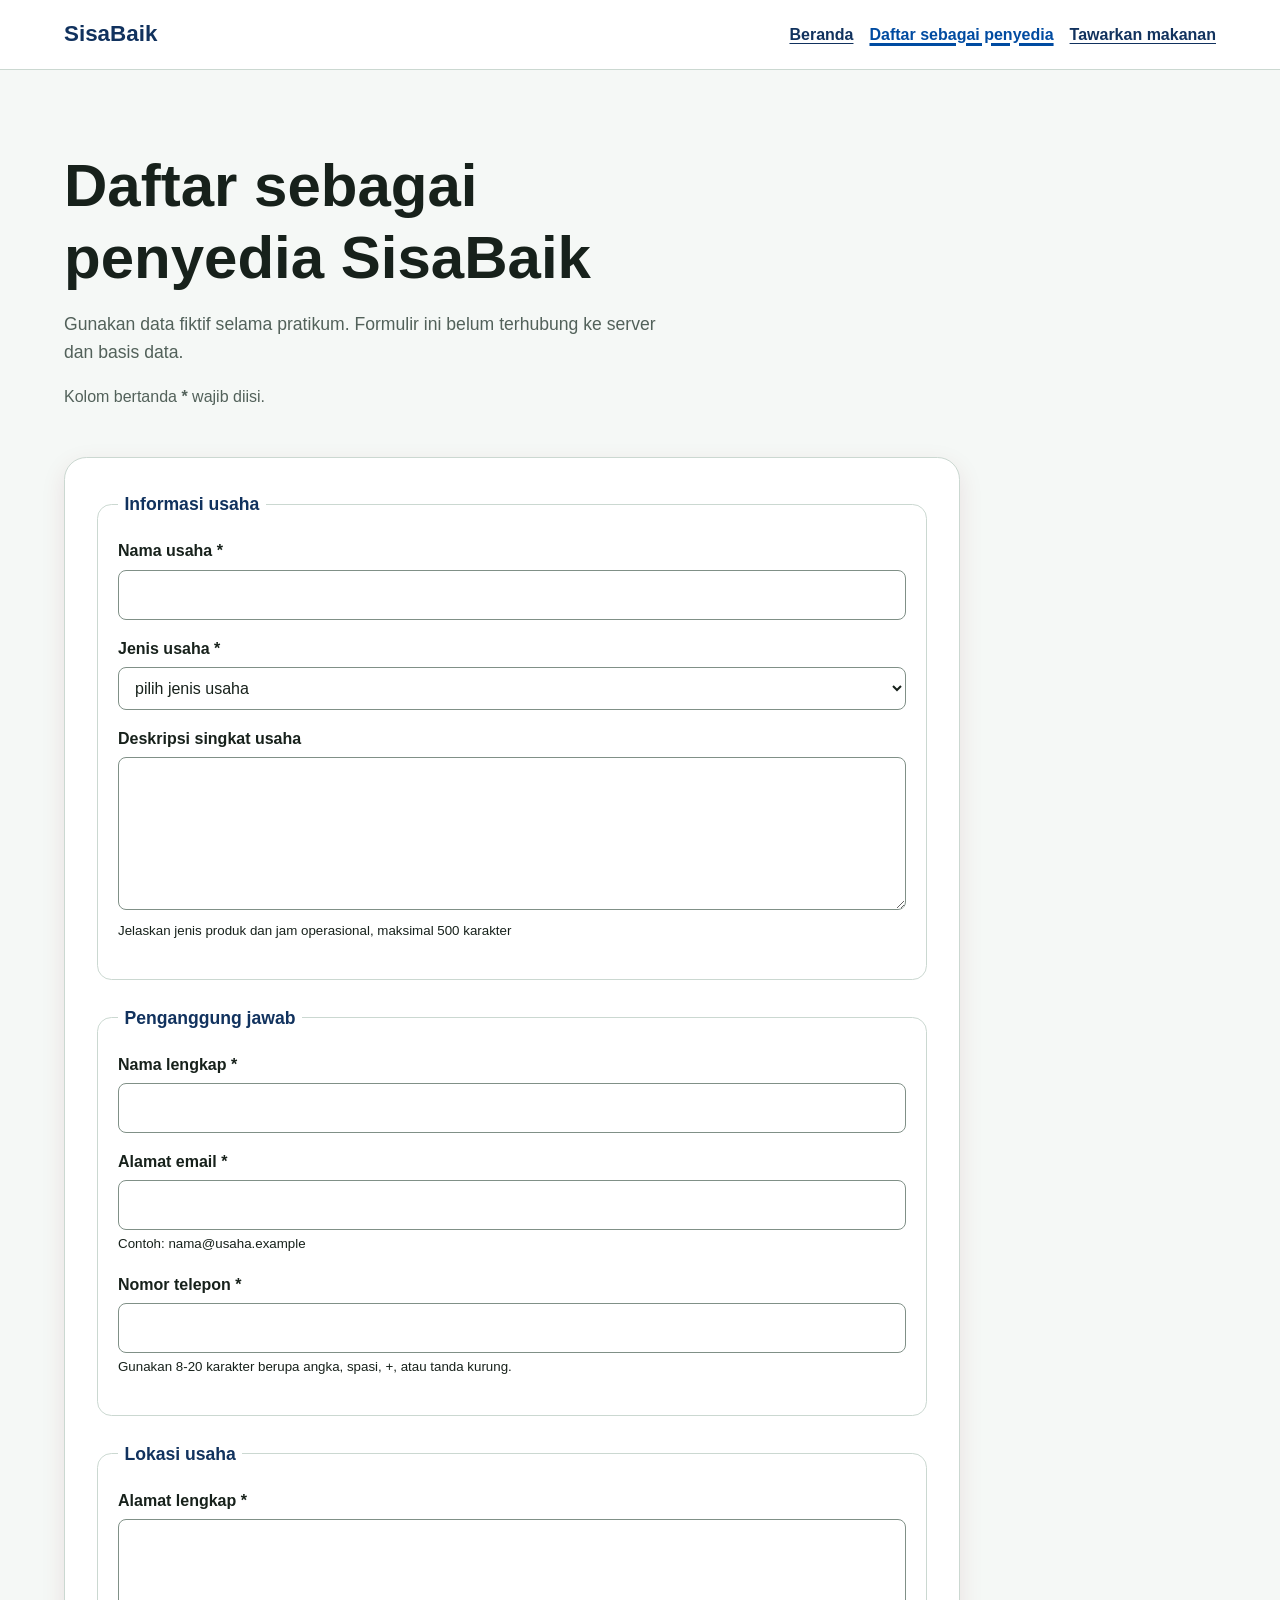
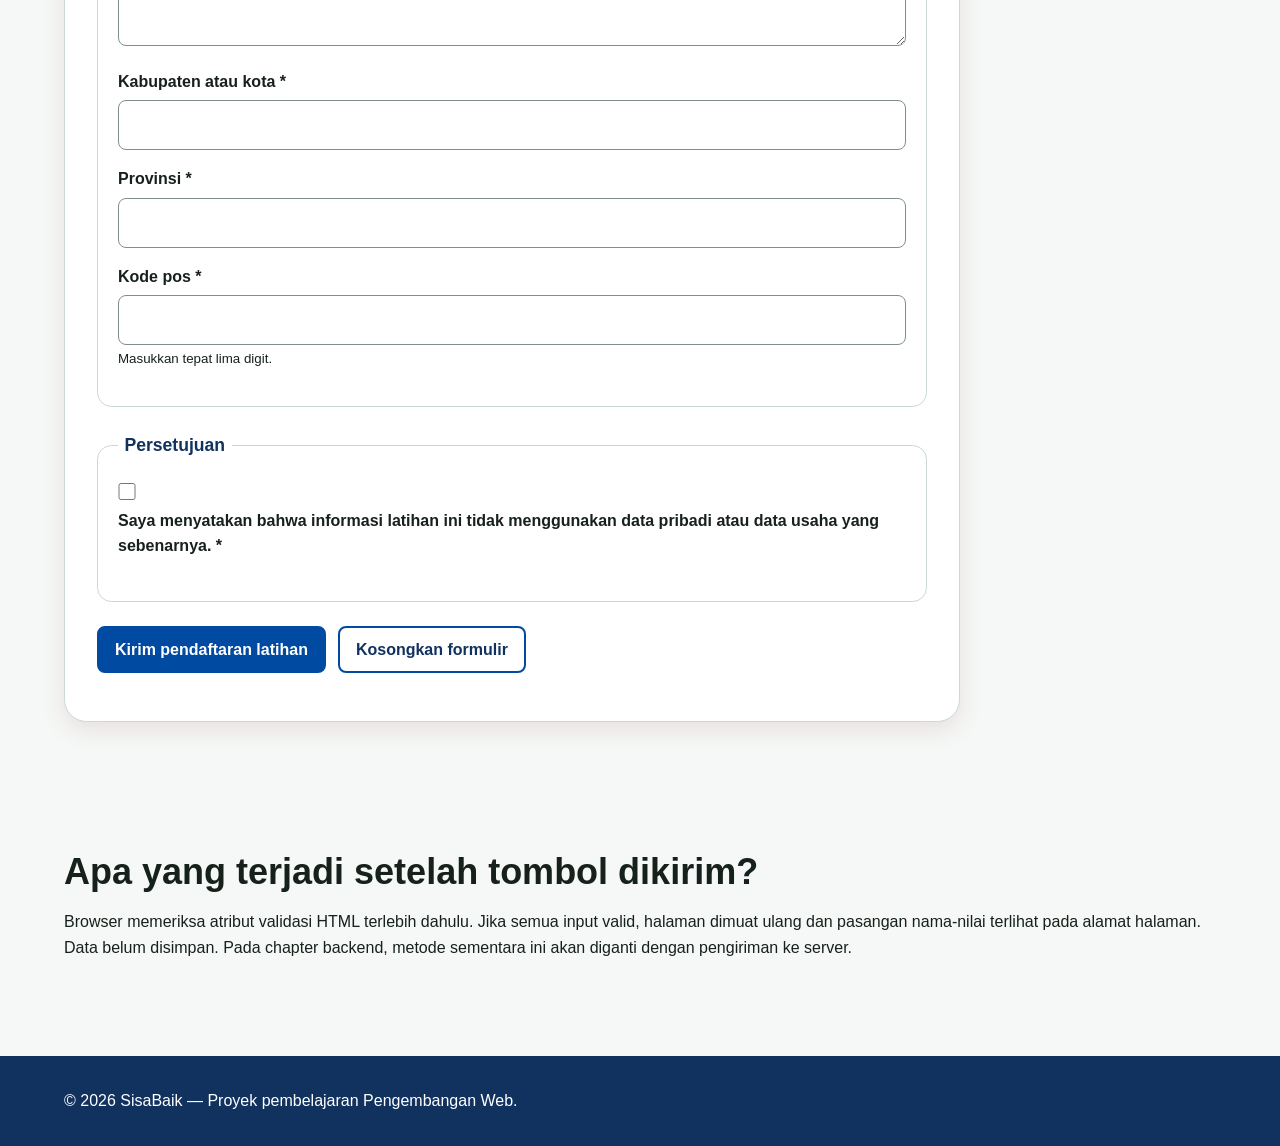
==== commit 24b0de82: "feat: add interactions and offer validation" ====
--- a/daftar-penyedia.html
+++ b/daftar-penyedia.html
@@ -9,6 +9,8 @@
         >
         <title>Daftar Penyedia | SisaBaik</title>
         <link rel="stylesheet" href="styles.css">
+         <script src="app.js" defer></script>
+    
     </head>
     <body>
         <a class="skip-link" href="#konten-utama">Lewati ke konten utama</a>
--- a/styles.css
+++ b/styles.css
@@ -1,511 +1,436 @@
-:root{
-    --color-primary: #176b4d;
-    --color-primary-dark: #0f4f39;
-    --color-primary-soft: #e8f5ef;
-    --color-accent: #f2b84b;
-    --color-text: #17211b;
-    --color-muted: #52615a;
-    --color-surface: #ffffff;
-    --color-background: #f5f8f6;
-    --color-border: #cbd8d1;
-    --color-danger: #a52a2a;
-    --shadow-card: 0 0.5rem 1.5rem rgb(23 33 27 / 10%);
-    --radius-small: 0,5rem;
-    --radius-medium: 0.9rem;
-    --radius-large: 1.4rem;
-    --content-width: 72rem;
-
+:root {
+  --color-primary: #004ba1;
+  --color-primary-dark: #11325e;
+  --color-primary-soft: #e8f5ef;
+  --color-accent: #f2b84b;
+  --color-text: #17211b;
+  --color-muted: #52615a;
+  --color-surface: #ffffff;
+  --color-background: #f5f8f6;
+  --color-border: #cbd8d1;
+  --color-danger: #a52a2a;
+  --shadow-card: 0 0.5rem 1.5rem rgba(126, 10, 39, 0.1);
+  --radius-small: 0.5rem;
+  --radius-medium: 0.9rem;
+  --radius-large: 1.4rem;
+  --content-width: 72rem;
 }
 
 *,
 *::before,
-*::after{
-    box-sizing: border-box;
-}
-
-html{
-    scroll-behavior: smooth;
+*::after {
+  box-sizing: border-box;
+}
+
+html {
+  scroll-behavior: smooth;
 }
 
 body {
-    margin: 0;
-    background: var(--color-background);
-    color: var(--color-text);
-    font-family: Arial, Helvetica, sans-serif;
-    font-size: 1rem;
-    line-height: 1.6;
+  margin: 0;
+  background: var(--color-background);
+  color: var(--color-text);
+  font-family: Arial, Helvetica, sans-serif;
+  font-size: 1rem;
+  line-height: 1.6;
 }
 
 h1,
 h2,
 h3,
-p{
-    margin-block-start: 0;
+p {
+  margin-block-start: 0;
 }
 
 h1,
 h2,
 h3 {
-    line-height: 1,2;
-}
-
-h1{
-    max-width: 18ch;
-    margin-block-end: 1rem;
-    font-size: clamp(2rem, 7vw, 3.75rem);
-}
-
-h2{
-    margin-block-end: 1rem;
-    font-size: clamp(1.5rem, 4vw, 2.25rem);
-}
-
-h3{
-    margin-block-end: 0.6rem;
-    font-size: 1.2rem;
-}
-
-a{
-    color: var(--color-primary-dark);
-    text-underline-offset: 0.2em;
-}
-
-a:hover{
-   text-decoration-thickness: 0.18em; 
-}
-
-:focus-visible{
-    outline: 0.2rem solid var(--color-accent);
-    outline-offset: 0.2rem;
-}
-
-.skip-link{
-    position: absolute;
-    inset-block-start: 0.5rem;
-    inset-inline-start: 0.5rem;
-    z-index: 100;
-    padding: 0.7rem 1rem;
-    border-radius: var(--radius-small);
-    background: var(--color-text);
-    color: var(--color-surface);
-    transform: translateY(-180%);
+  line-height: 1.2;
+}
+
+h1 {
+  max-width: 18ch;
+  margin-block-end: 1rem;
+  font-size: clamp(2rem, 7vw, 3.75rem);
+}
+
+h2 {
+  margin-block-end: 1rem;
+  font-size: clamp(1.5rem, 4vw, 2.25rem);
+}
+
+h3 {
+  margin-block-end: 0.6rem;
+  font-size: 1.2rem;
+}
+
+a {
+  color: var(--color-primary-dark);
+  text-underline-offset: 0.2em;
+}
+
+a:hover {
+  text-decoration-thickness: 0.18em;
+}
+
+:focus-visible {
+  outline: 0.2rem solid var(--color-accent);
+  outline-offset: 0.2rem;
+}
+
+.skip-link {
+  position: absolute;
+  inset-block-start: 0.5rem;
+  inset-inline-start: 0.5rem;
+  z-index: 100;
+  padding: 0.7rem 1rem;
+  border-radius: var(--radius-small);
+  background: var(--color-text);
+  color: var(--color-surface);
+  transform: translateY(-180%);
 }
 
 .skip-link:focus {
-    transform: translateY(0);
-}
-
-.container{
-    width: min(100% - 2rem, var(--content-width));
-    margin-inline: auto;
+  transform: translateY(0);
+}
+
+.container {
+  width: min(100% - 2rem, var(--content-width));
+  margin-inline: auto;
 }
 
 .site-header {
-    background: var(--color-surface);
-    border-block-end: 0.0625rem solid var(--color-border);
-}
-
-.header-layout{
-    display: flex;
-    flex-direction: column;
-    gap: 0.75rem;
-    padding-block: 1rem;
+  background: var(--color-surface);
+  border-block-end: 0.0625rem solid var(--color-border);
+}
+
+.header-layout {
+  display: flex;
+  flex-direction: column;
+  gap: 0.75rem;
+  padding-block: 1rem;
 }
 
 .brand {
-    margin: 0;
-    color: var(--color-primary-dark);
-    font-size: 1.4rem;
-    font-weight: 700;
+  margin: 0;
+  color: var(--color-primary-dark);
+  font-size: 1.4rem;
+  font-weight: 700;
 }
 
 .nav-list {
-    display: flex;
-    flex-wrap: wrap;
-    gap: 0.5rem 1rem;
-    margin: 0;
-    padding: 0;
-    list-style: none;
+  display: flex;
+  flex-wrap: wrap;
+  gap: 0.5rem 1rem;
+  margin: 0;
+  padding: 0;
+  list-style: none;
 }
 
 .nav-list a {
-    display: inline-block;
-    padding-block: 0.35rem;
-    font-weight: 700;
+  display: inline-block;
+  padding-block: 0.35rem;
+  font-weight: 700;
 }
 
 .nav-list a[aria-current="page"] {
-    color: var(--color-primary);
-    text-decoration-thickness: 0.2em;
+  color: var(--color-primary);
+  text-decoration-thickness: 0.2em;
 }
 
 .hero {
-    padding-block: clamp(3rem, 10vw, 7rem);
-    background:
-        linear-gradient(135deg, rgb(232 245 239 / 95%), rgb(255 255 255 / 92%));
-}
-
+  padding-block: clamp(3rem, 10vw, 7rem);
+  background: linear-gradient(135deg, rgb(232 245 239 / 95%), rgb(255 255 255 / 92%));
+}
 
 .hero-layout {
-    display: grid;
-    gap: 2rem;
-    align-items: center;
+  display: grid;
+  gap: 2rem;
+  align-items: center;
 }
 
 .eyebrow {
-    margin-block-end: 0.5rem;
-    color: var(--color-primary-dark);
-    font-weight: 700;
-    letter-spacing: 0.05em;
-    text-transform: uppercase;
+  margin-block-end: 0.5rem;
+  color: var(--color-primary-dark);
+  font-weight: 700;
+  letter-spacing: 0.05em;
+  text-transform: uppercase;
 }
 
 .lead {
-    max-width: 62ch;
-    color: var(--color-muted);
-    font-size: 1.1rem;
+  max-width: 62ch;
+  color: var(--color-muted);
+  font-size: 1.1rem;
 }
 
 .hero-panel {
-    padding: 1.5rem;
-    border: 0.0625rem solid var(--color-border);
-    border-radius: var(--radius-large);
-    background: var(--color-surface);
-    box-shadow: var(--shadow-card);
+  padding: 1.5rem;
+  border: 0.0625rem solid var(--color-border);
+  border-radius: var(--radius-large);
+  background: var(--color-surface);
+  box-shadow: var(--shadow-card);
 }
 
 .hero-panel strong {
-    display: block;
-    color: var(--color-primary-dark);
-    font-size: 2rem;
+  display: block;
+  color: var(--color-primary-dark);
+  font-size: 2rem;
 }
 
 .button-group,
 .form-actions {
-    display: flex;
-    flex-wrap: wrap;
-    gap: 0.75rem;
-    align-items: center;
+  display: flex;
+  flex-wrap: wrap;
+  gap: 0.75rem;
+  align-items: center;
 }
 
 .button {
-    display: inline-block;
-    padding: 0.75rem 1rem;
-    border: 0.125rem solid var(--color-primary);
-    border-radius: var(--radius-small);
-    background: var(--color-primary);
-    color: var(--color-surface);
-    font: inherit;
-    font-weight: 700;
-    line-height: 1.2;
-    text-decoration: none;
-    cursor: pointer;
+  display: inline-block;
+  padding: 0.75rem 1rem;
+  border: 0.125rem solid var(--color-primary);
+  border-radius: var(--radius-small);
+  background: var(--color-primary);
+  color: var(--color-surface);
+  font: inherit;
+  font-weight: 700;
+  line-height: 1.2;
+  text-decoration: none;
+  cursor: pointer;
 }
 
 .button:hover {
-    background: var(--color-primary-dark);
-    border-color: var(--color-primary-dark);
+  background: var(--color-primary-dark);
+  border-color: var(--color-primary-dark);
 }
 
 .button-secondary {
-    background: transparent;
-    color: var(--color-primary-dark);
+  background: transparent;
+  color: var(--color-primary-dark);
 }
 
 .section {
-    padding-block: clamp(2.5rem, 7vw, 5rem);
+  padding-block: clamp(2.5rem, 7vw, 5rem);
 }
 
 .section-alt {
-    background: var(--color-surface);
+  background: var(--color-surface);
 }
 
 .section-intro {
-    max-width: 65ch;
-    color: var(--color-muted);
+  max-width: 65ch;
+  color: var(--color-muted);
 }
 
 .steps-grid,
 .benefit-grid,
 .offer-grid {
-    display: grid;
-    grid-template-columns: 1fr;
-    gap: 1rem;
+  display: grid;
+  grid-template-columns: 1fr;
+  gap: 1rem;
 }
 
 .card {
-    padding: 1.25rem;
-    border: 0.0625rem solid var(--color-border);
-    border-radius: var(--radius-medium);
-    background: var(--color-surface);
-    box-shadow: var(--shadow-card);
+  padding: 1.25rem;
+  border: 0.0625rem solid var(--color-border);
+  border-radius: var(--radius-medium);
+  background: var(--color-surface);
+  box-shadow: var(--shadow-card);
 }
 
 .step-number {
-    display: inline-grid;
-    width: 2.25rem;
-    height: 2.25rem;
-    margin-block-end: 0.75rem;
-    place-items: center;
-    border-radius: 50%;
-    background: var(--color-primary-soft);
-    color: var(--color-primary-dark);
-    font-weight: 700;
+  display: inline-grid;
+  width: 2.25rem;
+  height: 2.25rem;
+  margin-block-end: 0.75rem;
+  place-items: center;
+  border-radius: 50%;
+  background: var(--color-primary-soft);
+  color: var(--color-primary-dark);
+  font-weight: 700;
 }
 
 .offer-card {
-    display: flex;
-    flex-direction: column;
-    overflow: hidden;
-    border: 0.0625rem solid var(--color-border);
-    border-radius: var(--radius-medium);
-    background: var(--color-surface);
-    box-shadow: var(--shadow-card);
+  display: flex;
+  flex-direction: column;
+  overflow: hidden;
+  border: 0.0625rem solid var(--color-border);
+  border-radius: var(--radius-medium);
+  background: var(--color-surface);
+  box-shadow: var(--shadow-card);
 }
 
 .offer-card__visual {
-    min-height: 8rem;
-    background: linear-gradient(135deg, var(--color-primary), var(--color-primary-dark));
+  min-height: 8rem;
+  background: linear-gradient(135deg, var(--color-primary), var(--color-primary-dark));
 }
 
 .offer-card__content {
-    display: flex;
-    flex: 1;
-    flex-direction: column;
-    padding: 1.25rem;
+  display: flex;
+  flex: 1;
+  flex-direction: column;
+  padding: 1.25rem;
 }
 
 .offer-card__meta {
-    color: var(--color-muted);
+  color: var(--color-muted);
 }
 
 .offer-card__price {
-    margin-block-start: auto;
-    font-size: 1.15rem;
-    }
+  margin-block-start: auto;
+  font-size: 1.15rem;
+}
 
 .badge {
-    display: inline-block;
-    width: fit-content;
-    margin-block-end: 0.75rem;
-    .section-alt {
-  background: var(--color-surface);
-}
-
-.section-intro {
-    max-width: 65ch;
-    color: var(--color-muted);
-}
-
-.steps-grid,
-.benefit-grid,
-.offer-grid {
-    display: grid;
-    grid-template-columns: 1fr;
-    gap: 1rem;
-}
-
-.card {
-    padding: 1.25rem;
-    border: 0.0625rem solid var(--color-border);
-    border-radius: var(--radius-medium);
-    background: var(--color-surface);
-    box-shadow: var(--shadow-card);
-}
-
-.step-number {
-    display: inline-grid;
-    width: 2.25rem;
-    height: 2.25rem;
-    margin-block-end: 0.75rem;
-    place-items: center;
-    border-radius: 50%;
-    background: var(--color-primary-soft);
-    color: var(--color-primary-dark);
-    font-weight: 700;
-    
-}
-
-.offer-card {
-    display: flex;
-    flex-direction: column;
-    overflow: hidden;
-    border: 0.0625rem solid var(--color-border);
-    border-radius: var(--radius-medium);
-    background: var(--color-surface);
-    box-shadow: var(--shadow-card);
-}
-
-.offer-card__visual {
-    min-height: 8rem;
-    background: linear-gradient(135deg, var(--color-primary), var(--color-primary-dark));
-}
-
-.offer-card__content {
-    display: flex;
-    flex: 1;
-    flex-direction: column;
-    padding: 1.25rem;
-}
-
-.offer-card__meta {
-     color: var(--color-muted);
-}
-
-.offer-card__price {
-    margin-block-start: auto;
-    font-size: 1.15rem;
-}
-
-.badge {
-    display: inline-block;
-    width: fit-content;
-    margin-block-end: 0.75rem;
-    padding: 0.25rem 0.6rem;
-    border-radius: 999px;
-    background: var(--color-primary-soft);
-    color: var(--color-primary-dark);
-    font-size: 0.85rem;
-    font-weight: 700;
+  display: inline-block;
+  width: fit-content;
+  margin-block-end: 0.75rem;
+  padding: 0.25rem 0.6rem;
+  border-radius: 999px;
+  background: var(--color-primary-soft);
+  color: var(--color-primary-dark);
+  font-size: 0.85rem;
+  font-weight: 700;
 }
 
 .notice {
-    padding: 1rem;
-    border-inline-start: 0.3rem solid var(--color-primary);
-    border-radius: var(--radius-small);
-    background: var(--color-primary-soft);
+  padding: 1rem;
+  border-inline-start: 0.3rem solid var(--color-primary);
+  border-radius: var(--radius-small);
+  background: var(--color-primary-soft);
 }
 
 .page-heading {
-    padding-block: clamp(2.5rem, 7vw, 5rem) 2rem;
+  padding-block: clamp(2.5rem, 7vw, 5rem) 2rem;
 }
 
 .form-card {
-    max-width: 56rem;
-    margin-block-end: 3rem;
-    padding: clamp(1rem, 4vw, 2rem);
-    border: 0.0625rem solid var(--color-border);
-    border-radius: var(--radius-large);
-    background: var(--color-surface);
-    box-shadow: var(--shadow-card);
-    }
+  max-width: 56rem;
+  margin-block-end: 3rem;
+  padding: clamp(1rem, 4vw, 2rem);
+  border: 0.0625rem solid var(--color-border);
+  border-radius: var(--radius-large);
+  background: var(--color-surface);
+  box-shadow: var(--shadow-card);
+}
 
 .form-section {
-    margin: 0 0 1.5rem;
-    padding: 1.25rem;
-    border: 0.0625rem solid var(--color-border);
-    border-radius: var(--radius-medium);
-}
-
-
+  margin: 0 0 1.5rem;
+  padding: 1.25rem;
+  border: 0.0625rem solid var(--color-border);
+  border-radius: var(--radius-medium);
+}
 
 .form-section legend {
-    padding-inline: 0.4rem;
-    color: var(--color-primary-dark);
-    font-size: 1.1rem;
-    font-weight: 700;
+  padding-inline: 0.4rem;
+  color: var(--color-primary-dark);
+  font-size: 1.1rem;
+  font-weight: 700;
 }
 
 label {
-    display: inline-block;
-    margin-block-end: 0.35rem;
-    font-weight: 700;
+  display: inline-block;
+  margin-block-end: 0.35rem;
+  font-weight: 700;
 }
 
 input,
 select,
 textarea {
-    width: 100%;
-    padding: 0.7rem 0.75rem;
-    border: 0.0625rem solid #809087;
-    border-radius: var(--radius-small);
-    background: var(--color-surface);
-    color: var(--color-text);
-    font: inherit;
+  width: 100%;
+  padding: 0.7rem 0.75rem;
+  border: 0.0625rem solid #809087;
+  border-radius: var(--radius-small);
+  background: var(--color-surface);
+  color: var(--color-text);
+  font: inherit;
 }
 
 textarea {
-     resize: vertical;
+  resize: vertical;
 }
 
 input:focus,
 select:focus,
 textarea:focus {
-    border-color: var(--color-primary-dark);
+  border-color: var(--color-primary-dark);
 }
 
 input[type="checkbox"],
-
-
-
-
 input[type="radio"] {
-    width: 1.1rem;
-    height: 1.1rem;
-    margin: 0.2rem 0 0;
-    accent-color: var(--color-primary);
+  width: 1.1rem;
+  height: 1.1rem;
+  margin: 0.2rem 0 0;
+  accent-color: var(--color-primary);
 }
 
 .required-note {
-    color: var(--color-muted);
+  color: var(--color-muted);
 }
 
 .site-footer {
-    padding-block: 2rem;
-    background: var(--color-primary-dark);
-    color: var(--color-surface);
+  padding-block: 2rem;
+  background: var(--color-primary-dark);
+  color: var(--color-surface);
 }
 
 .site-footer a {
-    color: var(--color-surface);
+  color: var(--color-surface);
 }
 
 .footer-layout {
-    display: flex;
-    flex-direction: column;
-    gap: 0.5rem;
+  display: flex;
+  flex-direction: column;
+  gap: 0.5rem;
 }
 
 .footer-layout p,
 .footer-layout address {
-    margin: 0;
+  margin: 0;
 }
 
 @media (min-width: 48rem) {
   .header-layout {
-        flex-direction: row;
-        justify-content: space-between;
-        align-items: center;
+    flex-direction: row;
+    justify-content: space-between;
+    align-items: center;
   }
 
   .hero-layout {
-        grid-template-columns: minmax(0, 1.5fr) minmax(15rem, 0.7fr);
+    grid-template-columns: minmax(0, 1.5fr) minmax(15rem, 0.7fr);
   }
 
   .steps-grid,
   .benefit-grid {
-        grid-template-columns: repeat(3, minmax(0, 1fr));
+    grid-template-columns: repeat(3, minmax(0, 1fr));
   }
 
   .offer-grid {
-        grid-template-columns: repeat(2, minmax(0, 1fr));
+    grid-template-columns: repeat(2, minmax(0, 1fr));
   }
 
   .footer-layout {
-        flex-direction: row;
-        justify-content: space-between;
-        align-items: center;
+    flex-direction: row;
+    justify-content: space-between;
+    align-items: center;
   }
 }
 
 @media (min-width: 68rem) {
   .offer-grid {
-        grid-template-columns: repeat(3, minmax(0, 1fr));
+    grid-template-columns: repeat(3, minmax(0, 1fr));
   }
 }
 
 @media (prefers-reduced-motion: reduce) {
   html {
-        scroll-behavior: auto;
-  }
-}+    scroll-behavior: auto;
+  }
+}
+
+.filter-panel { display:grid; gap:1rem; margin-block:1.5rem; padding:1rem; border:0.0625rem solid var(--color-border); border-radius:var(--radius-medium); background:var(--color-surface);  }
+.filter-panel p { margin:0;}
+.status-message {min-height:1.6em; color:var(--color-muted);}
+.cart-summary {margin-block-start: 1.5rem; padding:1rem; border-radius:var(--radius-medium); background:var(--color-primary-soft);}
+.error-message { color:var(--color-danger); font-weight:700; }
+@media (min-width: 48rem) { .filter-panel { grid-template-columns: repeat(2, minmax(0, 1fr)); } }
